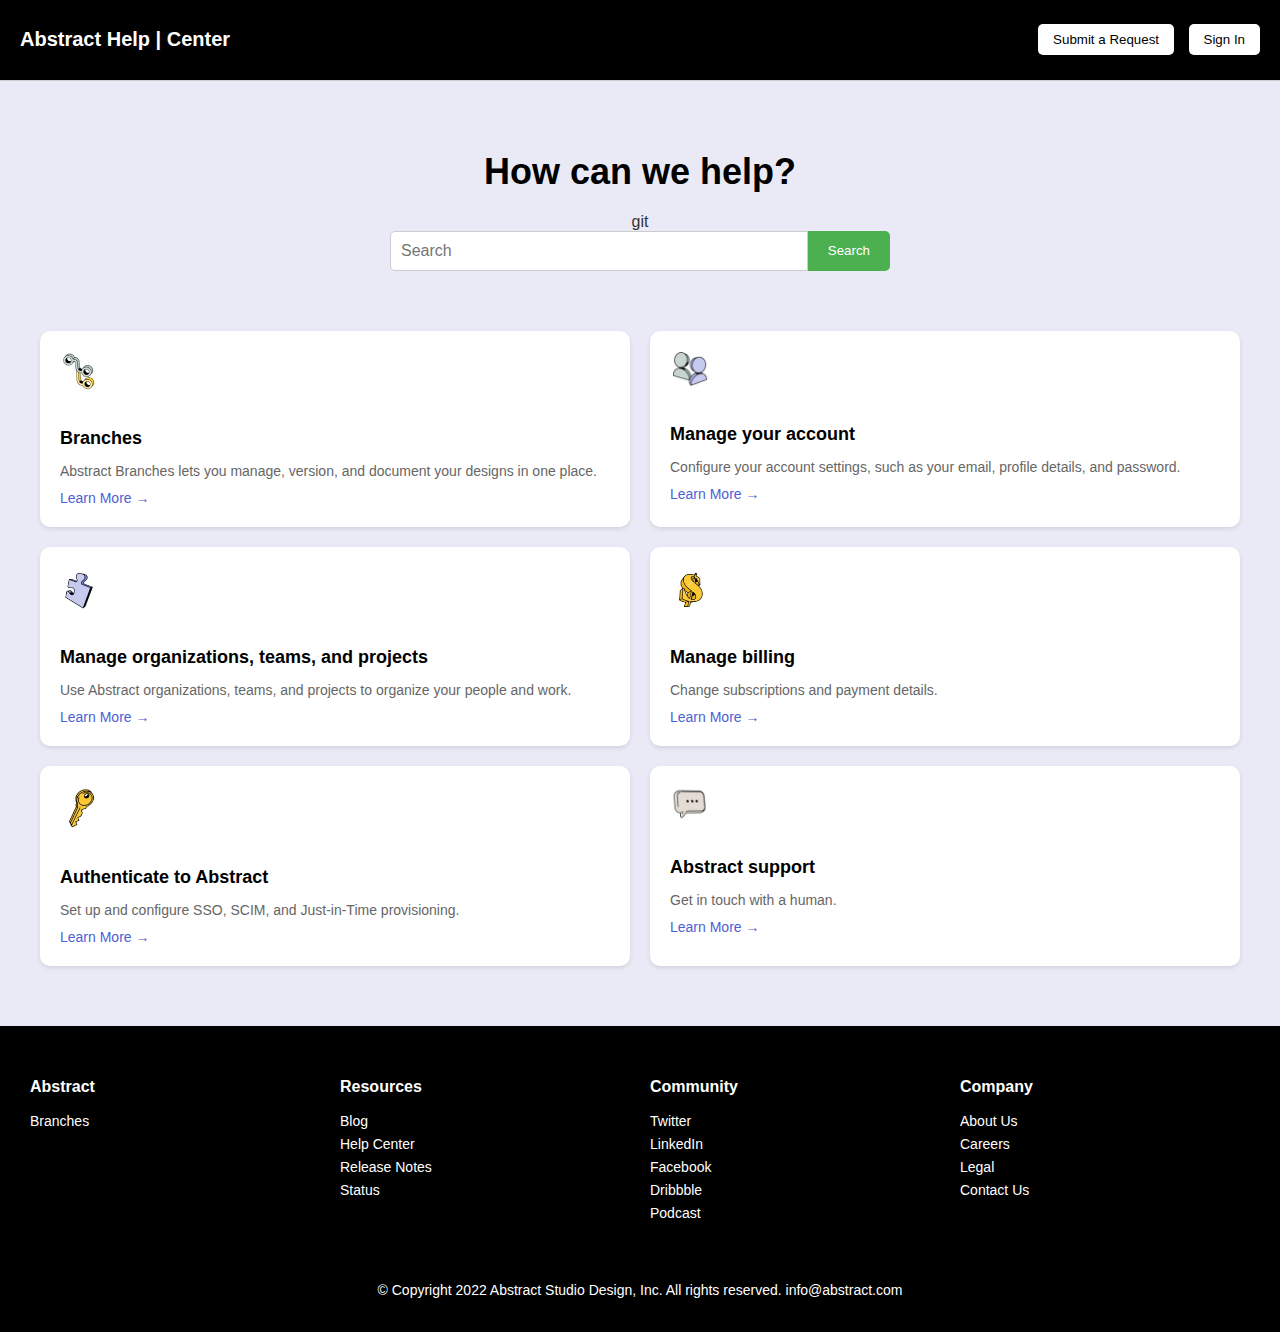
==== abstract/abstract.html @ 3133fcc4 "add initial layout" ====
<!DOCTYPE html>
<html lang="en">
<head>
    <meta charset="UTF-8">
    <meta name="viewport" content="width=device-width, initial-scale=1.0">
    <title>Abstract Help Center</title>
    <link rel="stylesheet" href="style.css">
    <link rel="icon" href="icon1.png">
</head>
<body>
    <header>
        <h1>Abstract Help | Center</h1>
        <div>
            <button>Submit a Request</button>
            <button>Sign In</button>
        </div>
    </header>

    <main>
        <h2>How can we help?</h2>git
        <div class="search-bar">
            <input type="text" placeholder="Search">
            <button>Search</button>
        </div>

        <div class="grid">
            <div class="grid-item">
                <img src="branch.png" alt="Branches Icon">
                <h3>Branches</h3>
                <p>Abstract Branches lets you manage, version, and document your designs in one place.</p>
                <a href="#">Learn More →</a>
            </div>
            <div class="grid-item">
                <img src="acc.png" alt="Account Icon">
                <h3>Manage your account</h3>
                <p>Configure your account settings, such as your email, profile details, and password.</p>
                <a href="#">Learn More →</a>
            </div>
            <div class="grid-item">
                <img src="team.png" alt="Teams Icon">
                <h3>Manage organizations, teams, and projects</h3>
                <p>Use Abstract organizations, teams, and projects to organize your people and work.</p>
                <a href="#">Learn More →</a>
            </div>
            <div class="grid-item">
                <img src="bill.png" alt="Billing Icon">
                <h3>Manage billing</h3>
                <p>Change subscriptions and payment details.</p>
                <a href="#">Learn More →</a>
            </div>
            <div class="grid-item">
                <img src="auth.png" alt="Authentication Icon">
                <h3>Authenticate to Abstract</h3>
                <p>Set up and configure SSO, SCIM, and Just-in-Time provisioning.</p>
                <a href="#">Learn More →</a>
            </div>
            <div class="grid-item">
                <img src="supp.png" alt="Support Icon">
                <h3>Abstract support</h3>
                <p>Get in touch with a human.</p>
                <a href="#">Learn More →</a>
            </div>
        </div>
    </main>

    <footer>
        <div class="columns">
            <div class="column">
                <h4>Abstract</h4>
                <ul>
                    <li><a href="#">Branches</a></li>
                </ul>
            </div>
            <div class="column">
                <h4>Resources</h4>
                <ul>
                    <li><a href="#">Blog</a></li>
                    <li><a href="#">Help Center</a></li>
                    <li><a href="#">Release Notes</a></li>
                    <li><a href="#">Status</a></li>
                </ul>
            </div>
            <div class="column">
                <h4>Community</h4>
                <ul>
                    <li><a href="#">Twitter</a></li>
                    <li><a href="#">LinkedIn</a></li>
                    <li><a href="#">Facebook</a></li>
                    <li><a href="#">Dribbble</a></li>
                    <li><a href="#">Podcast</a></li>
                </ul>
            </div>
            <div class="column">
                <h4>Company</h4>
                <ul>
                    <li><a href="#">About Us</a></li>
                    <li><a href="#">Careers</a></li>
                    <li><a href="#">Legal</a></li>
                    <li><a href="#">Contact Us</a></li>
                </ul>
            </div>
        </div>
        <p>&copy; Copyright 2022 Abstract Studio Design, Inc. All rights reserved. <a href="mailto:info@abstract.com">info@abstract.com</a></p>
    </footer>

    <script>
        document.querySelector('.search-bar button').addEventListener('click', () => {
            alert('Search functionality is under development!');
        });
    </script>
</body>
</html>
---- abstract/style.css ----
body {
    font-family: Arial, sans-serif;
    margin: 0;
    padding: 0;
    background-color: #E9EAF6;
    color: #333;
}

header {
    display: flex;
    justify-content: space-between;
    align-items: center;
    padding: 15px 20px;
    background-color: black;
    border-bottom: 1px solid #ccc;
}

header h1 {
    font-size: 20px;
    font-weight: bold;
    color: white;
}

header button {
    background-color: white;
    color: black;
    border: none;
    padding: 8px 15px;
    cursor: pointer;
    border-radius: 5px;
    margin-left: 10px;
}

main {
    text-align: center;
    padding: 40px 20px;
}

main h2 {
    font-size: 36px;
    margin-bottom: 20px;
    color: #000;
}

.search-bar {
    max-width: 500px;
    margin: 0 auto 40px;
    display: flex;
}

.search-bar input {
    flex: 1;
    padding: 10px;
    font-size: 16px;
    border: 1px solid #ccc;
    border-radius: 5px 0 0 5px;
}

.search-bar button {
    background-color: #4CAF50;
    color: white;
    border: none;
    padding: 10px 20px;
    cursor: pointer;
    border-radius: 0 5px 5px 0;
}

.grid {
    display: grid;
    grid-template-columns: repeat(auto-fit, minmax(500px, 1fr));
    gap: 20px;
    padding: 20px;
}

.grid-item {
    background-color: white;
    padding: 20px;
    border-radius: 10px;
    box-shadow: 0 2px 4px rgba(0, 0, 0, 0.1);
    text-align: left;
}

.grid-item img {
    width: 40px;
    margin-bottom: 15px;
}

.grid-item h3 {
    font-size: 18px;
    margin-bottom: 10px;
    color: #000;
}

.grid-item p {
    font-size: 14px;
    margin-bottom: 10px;
    color: #666;
}

.grid-item a {
    color: #4C5fd5;
    text-decoration: none;
    font-size: 14px;
}

footer {
    background-color: black;
    padding: 20px;
    border-top: 1px solid black;
}

footer .columns {
    display: flex;
    justify-content: space-between;
    flex-wrap: wrap;
    padding-bottom: 20px;
}

footer .column {
    flex: 1;
    margin: 10px;
}

footer .column h4 {
    font-size: 16px;
    margin-bottom: 10px;
    color: white;
}

footer .column ul {
    list-style: none;
    padding: 0;
}

footer .column ul li {
    margin-bottom: 5px;
}

footer .column ul li a {
    text-decoration: none;
    color: #fff;
    font-size: 14px;
}

footer p {
    text-align: center;
    font-size: 14px;
    color: #fff;
}

footer p a {
    color: #fff;
    text-decoration: none;
}
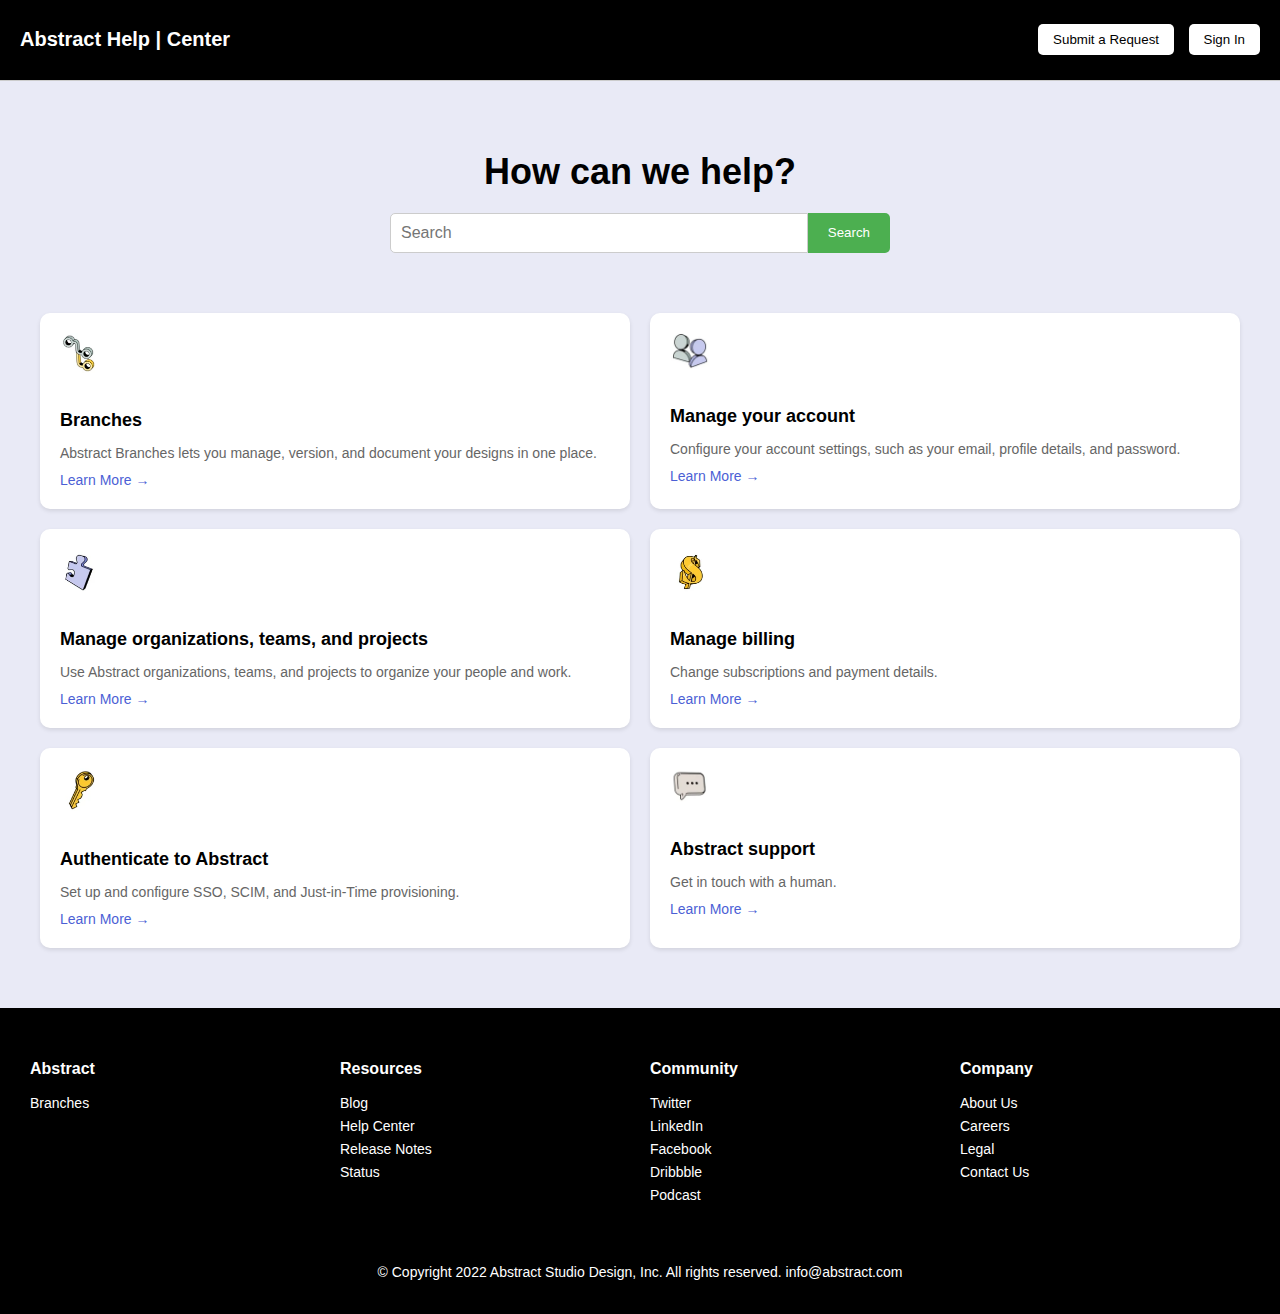
==== commit 9cdc101c: "resolve comment" ====
--- a/abstract/abstract.html
+++ b/abstract/abstract.html
@@ -17,7 +17,7 @@
     </header>
 
     <main>
-        <h2>How can we help?</h2>git
+        <h2>How can we help?</h2>
         <div class="search-bar">
             <input type="text" placeholder="Search">
             <button>Search</button>
